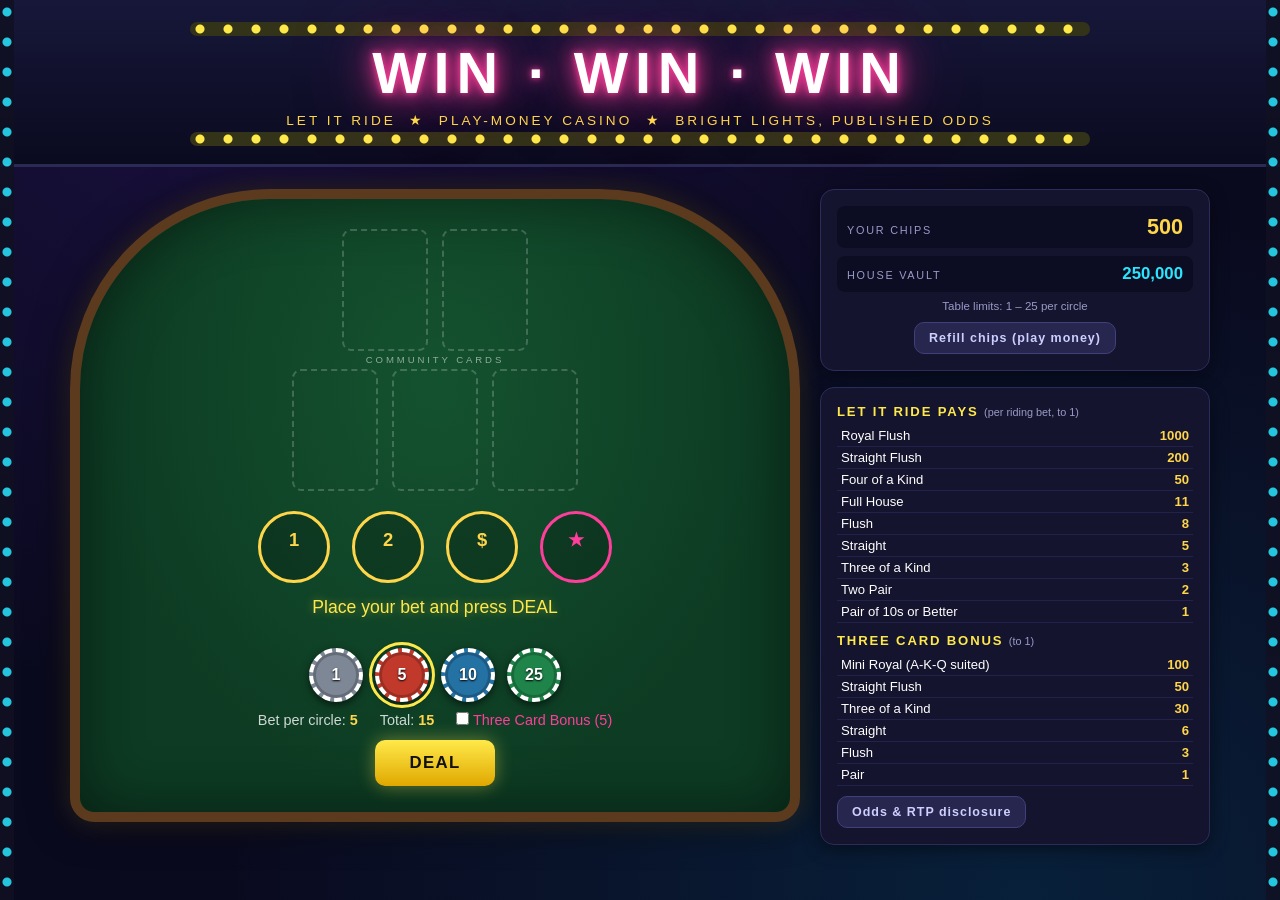
==== index.html @ dac8fea8 "Add Let It Ride play-money casino site with published odds Static site (HTML/CSS/JS): classic Let It" ====
<!DOCTYPE html>
<html lang="en">
<head>
<meta charset="UTF-8">
<meta name="viewport" content="width=device-width, initial-scale=1.0">
<title>Win Win Win Casino — Let It Ride</title>
<link rel="stylesheet" href="style.css">
</head>
<body>

<div class="marquee">
  <div class="bulbs bulbs-top"></div>
  <h1 class="neon-title">WIN&nbsp;·&nbsp;WIN&nbsp;·&nbsp;WIN</h1>
  <p class="tagline">LET IT RIDE &nbsp;★&nbsp; PLAY-MONEY CASINO &nbsp;★&nbsp; BRIGHT LIGHTS, PUBLISHED ODDS</p>
  <div class="bulbs bulbs-bottom"></div>
</div>

<main class="layout">

  <!-- ===================== TABLE ===================== -->
  <section class="table-area">
    <div class="table-felt">

      <div class="community-row">
        <div class="card-slot" id="community-1"></div>
        <div class="card-slot" id="community-2"></div>
        <div class="community-label">COMMUNITY CARDS</div>
      </div>

      <div class="player-row" id="player-cards">
        <div class="card-slot" id="player-1"></div>
        <div class="card-slot" id="player-2"></div>
        <div class="card-slot" id="player-3"></div>
      </div>

      <div class="bet-circles">
        <div class="bet-circle" id="circle-1">
          <span class="circle-label">1</span>
          <span class="circle-amount" id="circle-1-amount"></span>
        </div>
        <div class="bet-circle" id="circle-2">
          <span class="circle-label">2</span>
          <span class="circle-amount" id="circle-2-amount"></span>
        </div>
        <div class="bet-circle always-rides" id="circle-3">
          <span class="circle-label">$</span>
          <span class="circle-amount" id="circle-3-amount"></span>
        </div>
        <div class="bet-circle bonus-circle" id="circle-bonus">
          <span class="circle-label">★</span>
          <span class="circle-amount" id="circle-bonus-amount"></span>
        </div>
      </div>

      <div class="message-banner" id="message">Place your bet and press DEAL</div>

      <div class="controls">
        <div class="bet-controls" id="bet-controls">
          <div class="chip-rack">
            <button class="chip chip-1" data-unit="1">1</button>
            <button class="chip chip-5" data-unit="5">5</button>
            <button class="chip chip-10" data-unit="10">10</button>
            <button class="chip chip-25" data-unit="25">25</button>
          </div>
          <div class="bet-summary">
            <span>Bet per circle: <strong id="unit-display">5</strong></span>
            <span>Total: <strong id="total-display">15</strong></span>
            <label class="bonus-toggle">
              <input type="checkbox" id="bonus-checkbox">
              Three Card Bonus (<span id="bonus-amount-display">5</span>)
            </label>
          </div>
          <button class="btn btn-deal" id="deal-btn">DEAL</button>
        </div>

        <div class="decision-controls hidden" id="decision-controls">
          <button class="btn btn-pull" id="pull-btn">PULL BACK</button>
          <button class="btn btn-ride" id="ride-btn">LET IT RIDE</button>
        </div>

        <div class="next-controls hidden" id="next-controls">
          <button class="btn btn-deal" id="next-btn">NEXT HAND</button>
        </div>
      </div>

    </div>
  </section>

  <!-- ===================== SIDEBAR ===================== -->
  <aside class="sidebar">

    <div class="panel balances">
      <div class="balance-box">
        <span class="balance-label">YOUR CHIPS</span>
        <span class="balance-value" id="player-balance">500</span>
      </div>
      <div class="balance-box house">
        <span class="balance-label">HOUSE VAULT</span>
        <span class="balance-value" id="house-balance">250000</span>
      </div>
      <div class="table-limits" id="table-limits">Table limits: 1 – 25 per circle</div>
      <button class="btn btn-small" id="refill-btn">Refill chips (play money)</button>
    </div>

    <div class="panel paytable-panel">
      <h2>LET IT RIDE PAYS <span class="pays-note">(per riding bet, to&nbsp;1)</span></h2>
      <table class="paytable">
        <tr><td>Royal Flush</td><td>1000</td></tr>
        <tr><td>Straight Flush</td><td>200</td></tr>
        <tr><td>Four of a Kind</td><td>50</td></tr>
        <tr><td>Full House</td><td>11</td></tr>
        <tr><td>Flush</td><td>8</td></tr>
        <tr><td>Straight</td><td>5</td></tr>
        <tr><td>Three of a Kind</td><td>3</td></tr>
        <tr><td>Two Pair</td><td>2</td></tr>
        <tr><td>Pair of 10s or Better</td><td>1</td></tr>
      </table>
      <h2>THREE CARD BONUS <span class="pays-note">(to&nbsp;1)</span></h2>
      <table class="paytable">
        <tr><td>Mini Royal (A-K-Q suited)</td><td>100</td></tr>
        <tr><td>Straight Flush</td><td>50</td></tr>
        <tr><td>Three of a Kind</td><td>30</td></tr>
        <tr><td>Straight</td><td>6</td></tr>
        <tr><td>Flush</td><td>3</td></tr>
        <tr><td>Pair</td><td>1</td></tr>
      </table>
      <button class="btn btn-small" id="odds-btn">Odds &amp; RTP disclosure</button>
    </div>

  </aside>
</main>

<!-- ===================== ODDS MODAL ===================== -->
<div class="modal-backdrop hidden" id="odds-modal">
  <div class="modal">
    <button class="modal-close" id="odds-close">✕</button>
    <h2>Odds &amp; Return to Player</h2>
    <p class="rtp-headline">The RTPs listed are based on the optimal strategy for Let It Ride.</p>
    <div class="rtp-block">
      <span class="rtp-name">Let It Ride</span>
      <span class="rtp-value">96.49%</span>
    </div>
    <div class="rtp-block">
      <span class="rtp-name">Three Card Bonus</span>
      <span class="rtp-value">95.80%</span>
    </div>
    <p class="fine-print">
      Return to Player (RTP) is the long-run share of all wagers paid back as winnings.
      The house keeps the remainder on average, which is how the vault stays funded for
      future players. Three Card Bonus RTP here is 95.80% — slightly better than the
      95.62% found on some commercial versions of this game.
    </p>
    <p class="fine-print">
      The chances of getting a particular outcome are always the same at the start of
      every game. Cards are dealt from a freshly shuffled 52-card deck each hand using a
      cryptographically seeded shuffle.
    </p>
    <h3>Optimal strategy (used for the RTP above)</h3>
    <ul class="strategy-list">
      <li><strong>With 3 cards, let it ride with:</strong> any paying hand (pair of 10s+ or trips);
        three to a royal flush; three suited cards in a row except A-2-3 and 2-3-4;
        three to a straight flush spread 4 with at least one card 10 or higher;
        three to a straight flush spread 5 with at least two cards 10 or higher.</li>
      <li><strong>With 4 cards, let it ride with:</strong> any paying hand; four to a flush;
        four to an outside straight with at least one card 10 or higher;
        four to any straight with four cards 10 or higher.</li>
      <li>Otherwise, pull the bet back.</li>
    </ul>
    <p class="fine-print">
      This site uses <strong>play money only</strong>. No real money can be deposited,
      wagered, or won. Malfunctions void all pays and plays. v1.0.0
    </p>
  </div>
</div>

<div class="lights-strip left"></div>
<div class="lights-strip right"></div>

<script src="game.js"></script>
</body>
</html>
---- style.css ----
/* ===================== BASE ===================== */
* { margin: 0; padding: 0; box-sizing: border-box; }

:root {
  --felt: #0d3b23;
  --felt-light: #14522f;
  --gold: #ffd54a;
  --neon-pink: #ff3d9a;
  --neon-cyan: #29e6ff;
  --neon-yellow: #ffe94a;
  --bg: #0a0a1f;
  --panel: #14142e;
}

body {
  background: var(--bg);
  background-image:
    radial-gradient(ellipse at 20% 0%, #1b1040 0%, transparent 55%),
    radial-gradient(ellipse at 80% 100%, #08203a 0%, transparent 55%);
  color: #fff;
  font-family: "Trebuchet MS", "Segoe UI", Verdana, sans-serif;
  min-height: 100vh;
  overflow-x: hidden;
}

button { font-family: inherit; cursor: pointer; }
.hidden { display: none !important; }

/* ===================== MARQUEE ===================== */
.marquee {
  text-align: center;
  padding: 18px 12px 14px;
  border-bottom: 3px solid #2a2a55;
  background: linear-gradient(180deg, #17173a 0%, #0a0a1f 100%);
  position: relative;
}

.neon-title {
  font-size: clamp(2rem, 6vw, 3.6rem);
  letter-spacing: 0.12em;
  color: #fff;
  text-shadow:
    0 0 6px var(--neon-pink),
    0 0 18px var(--neon-pink),
    0 0 42px var(--neon-pink),
    0 0 80px #ff3d9a88;
  animation: neonPulse 2.2s ease-in-out infinite alternate;
}

@keyframes neonPulse {
  from { text-shadow: 0 0 6px var(--neon-pink), 0 0 18px var(--neon-pink), 0 0 42px var(--neon-pink), 0 0 80px #ff3d9a88; }
  to   { text-shadow: 0 0 8px var(--neon-cyan), 0 0 24px var(--neon-cyan), 0 0 56px var(--neon-cyan), 0 0 100px #29e6ff88; }
}

.tagline {
  margin-top: 6px;
  color: var(--gold);
  letter-spacing: 0.22em;
  font-size: clamp(0.6rem, 1.6vw, 0.85rem);
}

/* chasing bulbs */
.bulbs {
  height: 14px;
  margin: 4px auto;
  max-width: 900px;
  background-image: radial-gradient(circle 5px at 10px 7px, var(--neon-yellow) 0 4px, #33331a 5px);
  background-size: 28px 14px;
  animation: chase 0.9s steps(2) infinite;
  border-radius: 7px;
}
@keyframes chase { to { background-position-x: 28px; } }

.lights-strip {
  position: fixed;
  top: 0; bottom: 0;
  width: 14px;
  background-image: radial-gradient(circle 5px at 7px 12px, var(--neon-cyan) 0 4px, #112 5px);
  background-size: 14px 30px;
  animation: chaseY 1.1s steps(2) infinite;
  opacity: 0.85;
  z-index: 5;
}
.lights-strip.left { left: 0; }
.lights-strip.right { right: 0; }
@keyframes chaseY { to { background-position-y: 30px; } }

/* ===================== LAYOUT ===================== */
.layout {
  display: flex;
  gap: 20px;
  max-width: 1200px;
  margin: 22px auto;
  padding: 0 30px;
  align-items: flex-start;
  flex-wrap: wrap;
}

.table-area { flex: 1 1 620px; }
.sidebar { flex: 1 1 280px; display: flex; flex-direction: column; gap: 16px; }

/* ===================== TABLE ===================== */
.table-felt {
  background: radial-gradient(ellipse at 50% 30%, var(--felt-light) 0%, var(--felt) 70%);
  border: 10px solid #5b3a1e;
  border-radius: 200px 200px 24px 24px;
  box-shadow: 0 0 40px #000a, inset 0 0 60px #0007, 0 0 24px #ffd54a33;
  padding: 30px 24px 26px;
  text-align: center;
}

.community-row, .player-row {
  display: flex;
  justify-content: center;
  gap: 14px;
  margin-bottom: 18px;
  position: relative;
}

.community-label {
  position: absolute;
  bottom: -14px; left: 0; right: 0;
  font-size: 0.6rem;
  letter-spacing: 0.3em;
  color: #ffffff88;
}

.card-slot {
  width: 86px; height: 122px;
  border: 2px dashed #ffffff33;
  border-radius: 9px;
  perspective: 600px;
}

/* ===================== CARDS ===================== */
.card {
  width: 100%; height: 100%;
  border-radius: 9px;
  position: relative;
  transform-style: preserve-3d;
  transition: transform 0.55s;
}
.card.face-down { transform: rotateY(180deg); }

.card-face, .card-back {
  position: absolute;
  inset: 0;
  border-radius: 9px;
  backface-visibility: hidden;
  display: flex;
  flex-direction: column;
  justify-content: space-between;
}

.card-face {
  background: #fdfdf6;
  color: #111;
  padding: 7px 9px;
  box-shadow: 0 3px 10px #0008;
}
.card-face.red { color: #cf1830; }

.card-corner { text-align: left; line-height: 1.02; font-weight: bold; font-size: 1.15rem; }
.card-corner.bottom { transform: rotate(180deg); }
.card-suit-big {
  position: absolute;
  top: 50%; left: 50%;
  transform: translate(-50%, -50%);
  font-size: 2.6rem;
}

.card-back {
  transform: rotateY(180deg);
  background:
    repeating-linear-gradient(45deg, #1741a8 0 8px, #1d4fc4 8px 16px);
  border: 5px solid #fdfdf6;
  box-shadow: 0 3px 10px #0008;
}

@keyframes dealIn {
  from { transform: translateY(-60px) scale(0.6); opacity: 0; }
  to   { transform: translateY(0) scale(1); opacity: 1; }
}
.card-slot .dealing { animation: dealIn 0.35s ease-out; }

/* ===================== BET CIRCLES ===================== */
.bet-circles {
  display: flex;
  justify-content: center;
  gap: 22px;
  margin: 20px 0 14px;
}

.bet-circle {
  width: 72px; height: 72px;
  border: 3px solid var(--gold);
  border-radius: 50%;
  display: flex;
  flex-direction: column;
  align-items: center;
  justify-content: center;
  color: var(--gold);
  background: #00000033;
  transition: box-shadow 0.3s, opacity 0.3s, border-color 0.3s;
}
.bet-circle .circle-label { font-size: 1.15rem; font-weight: bold; }
.bet-circle .circle-amount { font-size: 0.85rem; min-height: 1em; }

.bet-circle.active { box-shadow: 0 0 16px var(--gold), inset 0 0 12px #ffd54a44; }
.bet-circle.pulled { opacity: 0.35; border-style: dashed; }
.bet-circle.won {
  border-color: #45ff9c;
  color: #45ff9c;
  box-shadow: 0 0 22px #45ff9c;
  animation: winFlash 0.5s ease-in-out 4;
}
.bet-circle.lost { opacity: 0.35; border-color: #ff5566; color: #ff5566; }
.bonus-circle { border-color: var(--neon-pink); color: var(--neon-pink); }
.bonus-circle.active { box-shadow: 0 0 16px var(--neon-pink), inset 0 0 12px #ff3d9a44; }

@keyframes winFlash {
  50% { box-shadow: 0 0 40px #45ff9c, 0 0 80px #45ff9c88; }
}

/* ===================== MESSAGE / CONTROLS ===================== */
.message-banner {
  min-height: 2.2em;
  font-size: 1.1rem;
  color: var(--neon-yellow);
  text-shadow: 0 0 10px #ffe94a66;
  margin-bottom: 12px;
}
.message-banner.big-win {
  font-size: 1.45rem;
  color: #45ff9c;
  text-shadow: 0 0 14px #45ff9c;
  animation: winFlashText 0.5s ease-in-out 6;
}
@keyframes winFlashText { 50% { opacity: 0.4; } }

.controls { min-height: 120px; }

.chip-rack { display: flex; justify-content: center; gap: 12px; margin-bottom: 10px; }

.chip {
  width: 54px; height: 54px;
  border-radius: 50%;
  border: 4px dashed #fff;
  font-weight: bold;
  font-size: 1rem;
  color: #fff;
  text-shadow: 0 1px 2px #000;
  box-shadow: 0 3px 8px #0009, inset 0 0 0 3px #0003;
  transition: transform 0.15s;
}
.chip:hover { transform: translateY(-4px) scale(1.07); }
.chip.selected { outline: 3px solid var(--neon-yellow); outline-offset: 3px; }
.chip-1  { background: #7d8796; }
.chip-5  { background: #c0392b; }
.chip-10 { background: #2471a3; }
.chip-25 { background: #1e8449; }
.chip:disabled { opacity: 0.35; transform: none; cursor: not-allowed; }

.bet-summary {
  display: flex;
  justify-content: center;
  gap: 22px;
  flex-wrap: wrap;
  font-size: 0.9rem;
  margin-bottom: 12px;
  color: #ffffffcc;
}
.bet-summary strong { color: var(--gold); }
.bonus-toggle { color: var(--neon-pink); }
.bonus-toggle input { accent-color: var(--neon-pink); }

.btn {
  border: none;
  border-radius: 10px;
  padding: 13px 34px;
  font-size: 1.05rem;
  font-weight: bold;
  letter-spacing: 0.08em;
  color: #111;
  transition: transform 0.12s, box-shadow 0.12s;
}
.btn:hover { transform: scale(1.05); }
.btn:disabled { opacity: 0.4; transform: none; cursor: not-allowed; }

.btn-deal { background: linear-gradient(180deg, var(--neon-yellow), #e0a800); box-shadow: 0 0 18px #ffe94a66; }
.btn-ride { background: linear-gradient(180deg, #45ff9c, #17a45c); box-shadow: 0 0 18px #45ff9c55; margin-left: 14px; }
.btn-pull { background: linear-gradient(180deg, #ff8aa8, #d13355); box-shadow: 0 0 18px #ff5c8455; }

.btn-small {
  background: #26264f;
  color: #cfcfff;
  padding: 8px 14px;
  font-size: 0.78rem;
  border: 1px solid #40407a;
  margin-top: 10px;
}
.btn-small:hover { background: #32326a; }

/* ===================== SIDEBAR PANELS ===================== */
.panel {
  background: var(--panel);
  border: 1px solid #2c2c5c;
  border-radius: 14px;
  padding: 16px;
  box-shadow: 0 4px 18px #0007;
}

.balances { text-align: center; }
.balance-box {
  display: flex;
  justify-content: space-between;
  align-items: baseline;
  padding: 8px 10px;
  border-radius: 8px;
  background: #0c0c22;
  margin-bottom: 8px;
}
.balance-label { font-size: 0.68rem; letter-spacing: 0.16em; color: #9a9ac8; }
.balance-value { font-size: 1.35rem; font-weight: bold; color: var(--gold); }
.balance-box.house .balance-value { color: var(--neon-cyan); font-size: 1.05rem; }
.table-limits { font-size: 0.72rem; color: #9a9ac8; }

.paytable-panel h2 {
  font-size: 0.82rem;
  letter-spacing: 0.14em;
  color: var(--neon-yellow);
  margin: 10px 0 6px;
}
.paytable-panel h2:first-child { margin-top: 0; }
.pays-note { color: #9a9ac8; font-weight: normal; letter-spacing: 0; font-size: 0.68rem; }

.paytable { width: 100%; border-collapse: collapse; font-size: 0.82rem; }
.paytable td { padding: 3px 4px; border-bottom: 1px solid #22224a; }
.paytable td:last-child { text-align: right; color: var(--gold); font-weight: bold; }

/* ===================== MODAL ===================== */
.modal-backdrop {
  position: fixed;
  inset: 0;
  background: #000000c9;
  display: flex;
  align-items: center;
  justify-content: center;
  z-index: 50;
  padding: 20px;
}

.modal {
  background: #10102c;
  border: 2px solid #34346a;
  border-radius: 16px;
  max-width: 640px;
  width: 100%;
  max-height: 88vh;
  overflow-y: auto;
  padding: 28px 30px;
  position: relative;
  box-shadow: 0 0 60px #29e6ff33;
}

.modal h2 { text-align: center; margin-bottom: 14px; color: #fff; }
.modal h3 { margin: 16px 0 8px; font-size: 0.95rem; color: var(--neon-cyan); }

.modal-close {
  position: absolute;
  top: 12px; right: 12px;
  width: 38px; height: 38px;
  border-radius: 8px;
  border: none;
  background: #e03131;
  color: #fff;
  font-size: 1.1rem;
  font-weight: bold;
}

.rtp-headline { text-align: center; font-weight: bold; margin-bottom: 14px; }
.rtp-block { text-align: center; margin-bottom: 10px; }
.rtp-block .rtp-name { display: block; color: #bdbdf0; }
.rtp-block .rtp-value { display: block; font-size: 1.5rem; font-weight: bold; color: var(--gold); }

.fine-print { font-size: 0.8rem; color: #a9a9d6; margin: 10px 0; line-height: 1.5; }
.strategy-list { font-size: 0.82rem; color: #c9c9ee; padding-left: 20px; line-height: 1.55; }
.strategy-list li { margin-bottom: 6px; }

/* ===================== RESPONSIVE ===================== */
@media (max-width: 720px) {
  .layout { padding: 0 22px; }
  .card-slot { width: 60px; height: 86px; }
  .card-suit-big { font-size: 1.8rem; }
  .card-corner { font-size: 0.9rem; }
  .bet-circle { width: 58px; height: 58px; }
  .lights-strip { width: 8px; background-size: 8px 22px; }
}
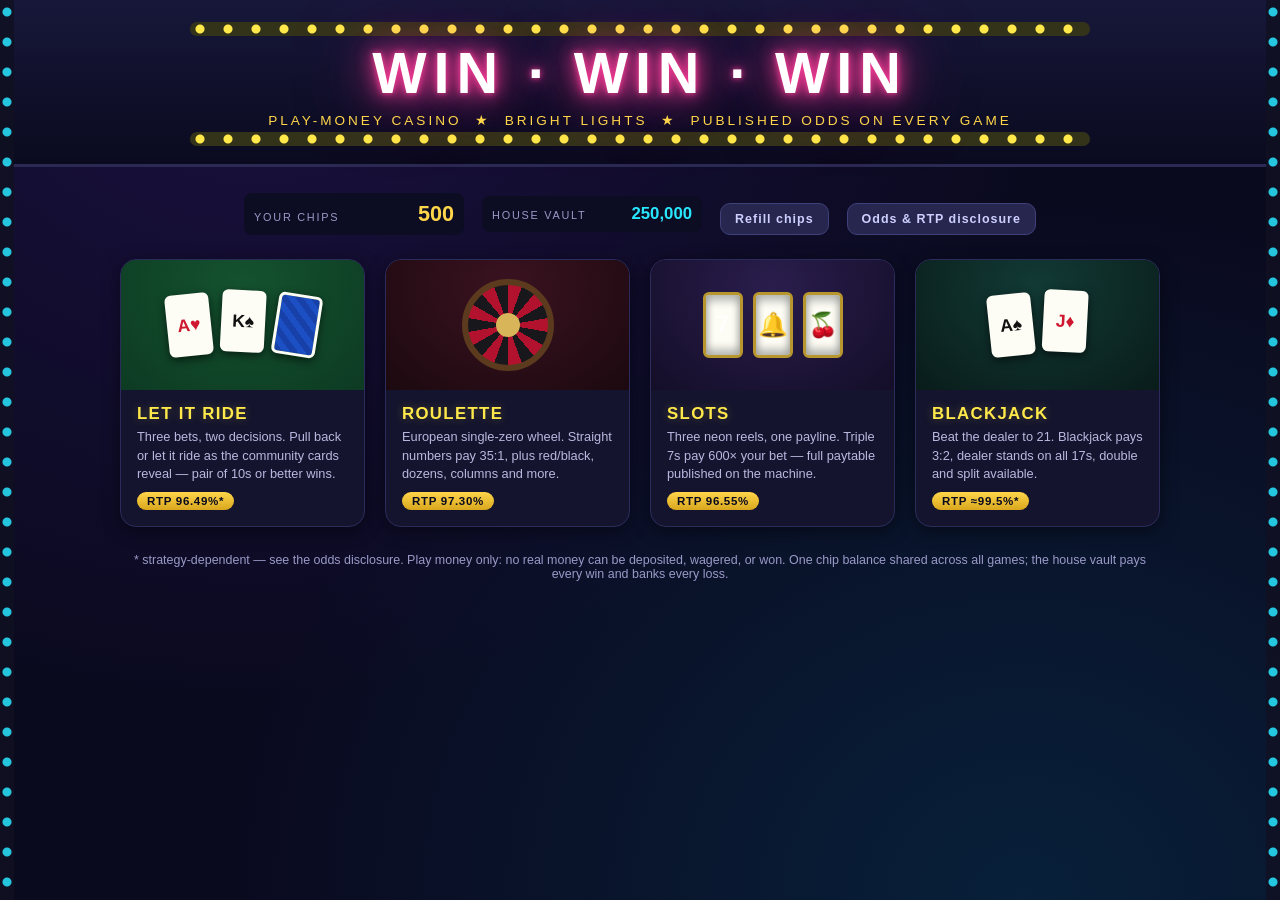
==== commit b9bb23a1: "Add casino lobby with roulette, slots, and blackjack Split the single-page Let It Ride site into a m" ====
--- a/index.html
+++ b/index.html
@@ -3,179 +3,111 @@
 <head>
 <meta charset="UTF-8">
 <meta name="viewport" content="width=device-width, initial-scale=1.0">
-<title>Win Win Win Casino — Let It Ride</title>
-<link rel="stylesheet" href="style.css">
+<title>Win Win Win Casino — Pick Your Game</title>
+<link rel="stylesheet" href="css/shared.css">
+<link rel="stylesheet" href="css/lobby.css">
 </head>
 <body>
 
 <div class="marquee">
   <div class="bulbs bulbs-top"></div>
   <h1 class="neon-title">WIN&nbsp;·&nbsp;WIN&nbsp;·&nbsp;WIN</h1>
-  <p class="tagline">LET IT RIDE &nbsp;★&nbsp; PLAY-MONEY CASINO &nbsp;★&nbsp; BRIGHT LIGHTS, PUBLISHED ODDS</p>
+  <p class="tagline">PLAY-MONEY CASINO &nbsp;★&nbsp; BRIGHT LIGHTS &nbsp;★&nbsp; PUBLISHED ODDS ON EVERY GAME</p>
   <div class="bulbs bulbs-bottom"></div>
 </div>
 
-<main class="layout">
+<main class="lobby-layout">
 
-  <!-- ===================== TABLE ===================== -->
-  <section class="table-area">
-    <div class="table-felt">
+  <div class="lobby-balances">
+    <div class="balance-box">
+      <span class="balance-label">YOUR CHIPS</span>
+      <span class="balance-value" id="player-balance"></span>
+    </div>
+    <div class="balance-box house">
+      <span class="balance-label">HOUSE VAULT</span>
+      <span class="balance-value" id="house-balance"></span>
+    </div>
+    <button class="btn btn-small" id="refill-btn">Refill chips</button>
+    <button class="btn btn-small" id="odds-btn">Odds &amp; RTP disclosure</button>
+  </div>
 
-      <div class="community-row">
-        <div class="card-slot" id="community-1"></div>
-        <div class="card-slot" id="community-2"></div>
-        <div class="community-label">COMMUNITY CARDS</div>
+  <div class="game-grid">
+
+    <a class="game-card" href="letitride.html">
+      <div class="game-preview preview-letitride">
+        <div class="mini-card red">A♥</div>
+        <div class="mini-card">K♠</div>
+        <div class="mini-card back"></div>
       </div>
+      <div class="game-card-body">
+        <h2>LET IT RIDE</h2>
+        <p>Three bets, two decisions. Pull back or let it ride as the community
+           cards reveal — pair of 10s or better wins.</p>
+        <span class="game-rtp">RTP 96.49%*</span>
+      </div>
+    </a>
 
-      <div class="player-row" id="player-cards">
-        <div class="card-slot" id="player-1"></div>
-        <div class="card-slot" id="player-2"></div>
-        <div class="card-slot" id="player-3"></div>
+    <a class="game-card" href="roulette.html">
+      <div class="game-preview preview-roulette">
+        <div class="mini-wheel"></div>
       </div>
+      <div class="game-card-body">
+        <h2>ROULETTE</h2>
+        <p>European single-zero wheel. Straight numbers pay 35:1, plus red/black,
+           dozens, columns and more.</p>
+        <span class="game-rtp">RTP 97.30%</span>
+      </div>
+    </a>
 
-      <div class="bet-circles">
-        <div class="bet-circle" id="circle-1">
-          <span class="circle-label">1</span>
-          <span class="circle-amount" id="circle-1-amount"></span>
-        </div>
-        <div class="bet-circle" id="circle-2">
-          <span class="circle-label">2</span>
-          <span class="circle-amount" id="circle-2-amount"></span>
-        </div>
-        <div class="bet-circle always-rides" id="circle-3">
-          <span class="circle-label">$</span>
-          <span class="circle-amount" id="circle-3-amount"></span>
-        </div>
-        <div class="bet-circle bonus-circle" id="circle-bonus">
-          <span class="circle-label">★</span>
-          <span class="circle-amount" id="circle-bonus-amount"></span>
-        </div>
+    <a class="game-card" href="slots.html">
+      <div class="game-preview preview-slots">
+        <div class="mini-reel">7</div>
+        <div class="mini-reel">🔔</div>
+        <div class="mini-reel">🍒</div>
       </div>
+      <div class="game-card-body">
+        <h2>SLOTS</h2>
+        <p>Three neon reels, one payline. Triple 7s pay 600× your bet —
+           full paytable published on the machine.</p>
+        <span class="game-rtp">RTP 96.55%</span>
+      </div>
+    </a>
 
-      <div class="message-banner" id="message">Place your bet and press DEAL</div>
+    <a class="game-card" href="blackjack.html">
+      <div class="game-preview preview-blackjack">
+        <div class="mini-card">A♠</div>
+        <div class="mini-card red">J♦</div>
+      </div>
+      <div class="game-card-body">
+        <h2>BLACKJACK</h2>
+        <p>Beat the dealer to 21. Blackjack pays 3:2, dealer stands on all 17s,
+           double and split available.</p>
+        <span class="game-rtp">RTP ≈99.5%*</span>
+      </div>
+    </a>
 
-      <div class="controls">
-        <div class="bet-controls" id="bet-controls">
-          <div class="chip-rack">
-            <button class="chip chip-1" data-unit="1">1</button>
-            <button class="chip chip-5" data-unit="5">5</button>
-            <button class="chip chip-10" data-unit="10">10</button>
-            <button class="chip chip-25" data-unit="25">25</button>
-          </div>
-          <div class="bet-summary">
-            <span>Bet per circle: <strong id="unit-display">5</strong></span>
-            <span>Total: <strong id="total-display">15</strong></span>
-            <label class="bonus-toggle">
-              <input type="checkbox" id="bonus-checkbox">
-              Three Card Bonus (<span id="bonus-amount-display">5</span>)
-            </label>
-          </div>
-          <button class="btn btn-deal" id="deal-btn">DEAL</button>
-        </div>
+  </div>
 
-        <div class="decision-controls hidden" id="decision-controls">
-          <button class="btn btn-pull" id="pull-btn">PULL BACK</button>
-          <button class="btn btn-ride" id="ride-btn">LET IT RIDE</button>
-        </div>
+  <p class="lobby-footer">
+    * strategy-dependent — see the odds disclosure. Play money only: no real money can be
+    deposited, wagered, or won. One chip balance shared across all games; the house vault
+    pays every win and banks every loss.
+  </p>
 
-        <div class="next-controls hidden" id="next-controls">
-          <button class="btn btn-deal" id="next-btn">NEXT HAND</button>
-        </div>
-      </div>
-
-    </div>
-  </section>
-
-  <!-- ===================== SIDEBAR ===================== -->
-  <aside class="sidebar">
-
-    <div class="panel balances">
-      <div class="balance-box">
-        <span class="balance-label">YOUR CHIPS</span>
-        <span class="balance-value" id="player-balance">500</span>
-      </div>
-      <div class="balance-box house">
-        <span class="balance-label">HOUSE VAULT</span>
-        <span class="balance-value" id="house-balance">250000</span>
-      </div>
-      <div class="table-limits" id="table-limits">Table limits: 1 – 25 per circle</div>
-      <button class="btn btn-small" id="refill-btn">Refill chips (play money)</button>
-    </div>
-
-    <div class="panel paytable-panel">
-      <h2>LET IT RIDE PAYS <span class="pays-note">(per riding bet, to&nbsp;1)</span></h2>
-      <table class="paytable">
-        <tr><td>Royal Flush</td><td>1000</td></tr>
-        <tr><td>Straight Flush</td><td>200</td></tr>
-        <tr><td>Four of a Kind</td><td>50</td></tr>
-        <tr><td>Full House</td><td>11</td></tr>
-        <tr><td>Flush</td><td>8</td></tr>
-        <tr><td>Straight</td><td>5</td></tr>
-        <tr><td>Three of a Kind</td><td>3</td></tr>
-        <tr><td>Two Pair</td><td>2</td></tr>
-        <tr><td>Pair of 10s or Better</td><td>1</td></tr>
-      </table>
-      <h2>THREE CARD BONUS <span class="pays-note">(to&nbsp;1)</span></h2>
-      <table class="paytable">
-        <tr><td>Mini Royal (A-K-Q suited)</td><td>100</td></tr>
-        <tr><td>Straight Flush</td><td>50</td></tr>
-        <tr><td>Three of a Kind</td><td>30</td></tr>
-        <tr><td>Straight</td><td>6</td></tr>
-        <tr><td>Flush</td><td>3</td></tr>
-        <tr><td>Pair</td><td>1</td></tr>
-      </table>
-      <button class="btn btn-small" id="odds-btn">Odds &amp; RTP disclosure</button>
-    </div>
-
-  </aside>
 </main>
-
-<!-- ===================== ODDS MODAL ===================== -->
-<div class="modal-backdrop hidden" id="odds-modal">
-  <div class="modal">
-    <button class="modal-close" id="odds-close">✕</button>
-    <h2>Odds &amp; Return to Player</h2>
-    <p class="rtp-headline">The RTPs listed are based on the optimal strategy for Let It Ride.</p>
-    <div class="rtp-block">
-      <span class="rtp-name">Let It Ride</span>
-      <span class="rtp-value">96.49%</span>
-    </div>
-    <div class="rtp-block">
-      <span class="rtp-name">Three Card Bonus</span>
-      <span class="rtp-value">95.80%</span>
-    </div>
-    <p class="fine-print">
-      Return to Player (RTP) is the long-run share of all wagers paid back as winnings.
-      The house keeps the remainder on average, which is how the vault stays funded for
-      future players. Three Card Bonus RTP here is 95.80% — slightly better than the
-      95.62% found on some commercial versions of this game.
-    </p>
-    <p class="fine-print">
-      The chances of getting a particular outcome are always the same at the start of
-      every game. Cards are dealt from a freshly shuffled 52-card deck each hand using a
-      cryptographically seeded shuffle.
-    </p>
-    <h3>Optimal strategy (used for the RTP above)</h3>
-    <ul class="strategy-list">
-      <li><strong>With 3 cards, let it ride with:</strong> any paying hand (pair of 10s+ or trips);
-        three to a royal flush; three suited cards in a row except A-2-3 and 2-3-4;
-        three to a straight flush spread 4 with at least one card 10 or higher;
-        three to a straight flush spread 5 with at least two cards 10 or higher.</li>
-      <li><strong>With 4 cards, let it ride with:</strong> any paying hand; four to a flush;
-        four to an outside straight with at least one card 10 or higher;
-        four to any straight with four cards 10 or higher.</li>
-      <li>Otherwise, pull the bet back.</li>
-    </ul>
-    <p class="fine-print">
-      This site uses <strong>play money only</strong>. No real money can be deposited,
-      wagered, or won. Malfunctions void all pays and plays. v1.0.0
-    </p>
-  </div>
-</div>
 
 <div class="lights-strip left"></div>
 <div class="lights-strip right"></div>
 
-<script src="game.js"></script>
+<script src="js/bank.js"></script>
+<script src="js/odds.js"></script>
+<script>
+  "use strict";
+  Bank.bind({
+    playerEl: document.getElementById("player-balance"),
+    houseEl: document.getElementById("house-balance"),
+  });
+  document.getElementById("refill-btn").addEventListener("click", () => Bank.refill());
+</script>
 </body>
 </html>
--- a/css/shared.css
+++ b/css/shared.css
@@ -0,0 +1,382 @@
+/* ============================================================
+   Shared styles for all Win Win Win Casino pages:
+   base, neon marquee, chip rack, buttons, playing cards,
+   sidebar panels, balances, and the odds modal.
+   ============================================================ */
+
+* { margin: 0; padding: 0; box-sizing: border-box; }
+
+:root {
+  --felt: #0d3b23;
+  --felt-light: #14522f;
+  --gold: #ffd54a;
+  --neon-pink: #ff3d9a;
+  --neon-cyan: #29e6ff;
+  --neon-yellow: #ffe94a;
+  --win-green: #45ff9c;
+  --lose-red: #ff5566;
+  --bg: #0a0a1f;
+  --panel: #14142e;
+}
+
+body {
+  background: var(--bg);
+  background-image:
+    radial-gradient(ellipse at 20% 0%, #1b1040 0%, transparent 55%),
+    radial-gradient(ellipse at 80% 100%, #08203a 0%, transparent 55%);
+  color: #fff;
+  font-family: "Trebuchet MS", "Segoe UI", Verdana, sans-serif;
+  min-height: 100vh;
+  overflow-x: hidden;
+}
+
+button { font-family: inherit; cursor: pointer; }
+a { color: var(--neon-cyan); }
+.hidden { display: none !important; }
+
+/* ===================== MARQUEE ===================== */
+.marquee {
+  text-align: center;
+  padding: 18px 12px 14px;
+  border-bottom: 3px solid #2a2a55;
+  background: linear-gradient(180deg, #17173a 0%, #0a0a1f 100%);
+  position: relative;
+}
+
+.neon-title {
+  font-size: clamp(2rem, 6vw, 3.6rem);
+  letter-spacing: 0.12em;
+  color: #fff;
+  text-shadow:
+    0 0 6px var(--neon-pink),
+    0 0 18px var(--neon-pink),
+    0 0 42px var(--neon-pink),
+    0 0 80px #ff3d9a88;
+  animation: neonPulse 2.2s ease-in-out infinite alternate;
+}
+.neon-title a { color: inherit; text-decoration: none; }
+
+@keyframes neonPulse {
+  from { text-shadow: 0 0 6px var(--neon-pink), 0 0 18px var(--neon-pink), 0 0 42px var(--neon-pink), 0 0 80px #ff3d9a88; }
+  to   { text-shadow: 0 0 8px var(--neon-cyan), 0 0 24px var(--neon-cyan), 0 0 56px var(--neon-cyan), 0 0 100px #29e6ff88; }
+}
+
+.tagline {
+  margin-top: 6px;
+  color: var(--gold);
+  letter-spacing: 0.22em;
+  font-size: clamp(0.6rem, 1.6vw, 0.85rem);
+}
+
+.lobby-link {
+  position: absolute;
+  left: 24px;
+  top: 50%;
+  transform: translateY(-50%);
+  color: var(--neon-cyan);
+  text-decoration: none;
+  font-size: 0.9rem;
+  letter-spacing: 0.08em;
+  text-shadow: 0 0 8px #29e6ff88;
+  z-index: 6;
+}
+.lobby-link:hover { text-shadow: 0 0 16px var(--neon-cyan); }
+
+/* chasing bulbs */
+.bulbs {
+  height: 14px;
+  margin: 4px auto;
+  max-width: 900px;
+  background-image: radial-gradient(circle 5px at 10px 7px, var(--neon-yellow) 0 4px, #33331a 5px);
+  background-size: 28px 14px;
+  animation: chase 0.9s steps(2) infinite;
+  border-radius: 7px;
+}
+@keyframes chase { to { background-position-x: 28px; } }
+
+.lights-strip {
+  position: fixed;
+  top: 0; bottom: 0;
+  width: 14px;
+  background-image: radial-gradient(circle 5px at 7px 12px, var(--neon-cyan) 0 4px, #112 5px);
+  background-size: 14px 30px;
+  animation: chaseY 1.1s steps(2) infinite;
+  opacity: 0.85;
+  z-index: 5;
+}
+.lights-strip.left { left: 0; }
+.lights-strip.right { right: 0; }
+@keyframes chaseY { to { background-position-y: 30px; } }
+
+/* ===================== LAYOUT ===================== */
+.layout {
+  display: flex;
+  gap: 20px;
+  max-width: 1200px;
+  margin: 22px auto;
+  padding: 0 30px;
+  align-items: flex-start;
+  flex-wrap: wrap;
+}
+
+.table-area { flex: 1 1 620px; }
+.sidebar { flex: 1 1 280px; display: flex; flex-direction: column; gap: 16px; }
+
+/* ===================== PLAYING CARDS ===================== */
+.card-row {
+  display: flex;
+  justify-content: center;
+  gap: 14px;
+  margin-bottom: 18px;
+  position: relative;
+  flex-wrap: wrap;
+}
+
+.row-label {
+  position: absolute;
+  bottom: -14px; left: 0; right: 0;
+  font-size: 0.6rem;
+  letter-spacing: 0.3em;
+  color: #ffffff88;
+}
+
+.card-slot {
+  width: 86px; height: 122px;
+  border: 2px dashed #ffffff33;
+  border-radius: 9px;
+  perspective: 600px;
+}
+
+.card {
+  width: 100%; height: 100%;
+  border-radius: 9px;
+  position: relative;
+  transform-style: preserve-3d;
+  transition: transform 0.55s;
+}
+.card.face-down { transform: rotateY(180deg); }
+
+.card-face, .card-back {
+  position: absolute;
+  inset: 0;
+  border-radius: 9px;
+  backface-visibility: hidden;
+  display: flex;
+  flex-direction: column;
+  justify-content: space-between;
+}
+
+.card-face {
+  background: #fdfdf6;
+  color: #111;
+  padding: 7px 9px;
+  box-shadow: 0 3px 10px #0008;
+}
+.card-face.red { color: #cf1830; }
+
+.card-corner { text-align: left; line-height: 1.02; font-weight: bold; font-size: 1.15rem; }
+.card-corner.bottom { transform: rotate(180deg); }
+.card-suit-big {
+  position: absolute;
+  top: 50%; left: 50%;
+  transform: translate(-50%, -50%);
+  font-size: 2.6rem;
+}
+
+.card-back {
+  transform: rotateY(180deg);
+  background:
+    repeating-linear-gradient(45deg, #1741a8 0 8px, #1d4fc4 8px 16px);
+  border: 5px solid #fdfdf6;
+  box-shadow: 0 3px 10px #0008;
+}
+
+@keyframes dealIn {
+  from { transform: translateY(-60px) scale(0.6); opacity: 0; }
+  to   { transform: translateY(0) scale(1); opacity: 1; }
+}
+.card-slot .dealing { animation: dealIn 0.35s ease-out; }
+
+/* Face-down cards must stay rotated during the deal-in animation, or the
+   animation's transform overrides the flip and exposes the face. No opacity
+   fade here: opacity < 1 flattens preserve-3d and defeats backface-visibility,
+   which would show the face mirrored through the back. */
+@keyframes dealInFaceDown {
+  from { transform: translateY(-60px) scale(0.6) rotateY(180deg); }
+  to   { transform: translateY(0) scale(1) rotateY(180deg); }
+}
+.card-slot .dealing.face-down { animation: dealInFaceDown 0.35s ease-out; }
+
+/* ===================== MESSAGE / CONTROLS ===================== */
+.message-banner {
+  min-height: 2.2em;
+  font-size: 1.1rem;
+  color: var(--neon-yellow);
+  text-shadow: 0 0 10px #ffe94a66;
+  margin-bottom: 12px;
+  text-align: center;
+}
+.message-banner.big-win {
+  font-size: 1.45rem;
+  color: var(--win-green);
+  text-shadow: 0 0 14px var(--win-green);
+  animation: winFlashText 0.5s ease-in-out 6;
+}
+@keyframes winFlashText { 50% { opacity: 0.4; } }
+
+.chip-rack { display: flex; justify-content: center; gap: 12px; margin-bottom: 10px; }
+
+.chip {
+  width: 54px; height: 54px;
+  border-radius: 50%;
+  border: 4px dashed #fff;
+  font-weight: bold;
+  font-size: 1rem;
+  color: #fff;
+  text-shadow: 0 1px 2px #000;
+  box-shadow: 0 3px 8px #0009, inset 0 0 0 3px #0003;
+  transition: transform 0.15s;
+}
+.chip:hover { transform: translateY(-4px) scale(1.07); }
+.chip.selected { outline: 3px solid var(--neon-yellow); outline-offset: 3px; }
+.chip-1  { background: #7d8796; }
+.chip-5  { background: #c0392b; }
+.chip-10 { background: #2471a3; }
+.chip-25 { background: #1e8449; }
+.chip:disabled { opacity: 0.35; transform: none; cursor: not-allowed; }
+
+.btn {
+  border: none;
+  border-radius: 10px;
+  padding: 13px 34px;
+  font-size: 1.05rem;
+  font-weight: bold;
+  letter-spacing: 0.08em;
+  color: #111;
+  transition: transform 0.12s, box-shadow 0.12s;
+}
+.btn:hover { transform: scale(1.05); }
+.btn:disabled { opacity: 0.4; transform: none; cursor: not-allowed; }
+
+.btn-deal { background: linear-gradient(180deg, var(--neon-yellow), #e0a800); box-shadow: 0 0 18px #ffe94a66; }
+.btn-go   { background: linear-gradient(180deg, var(--win-green), #17a45c); box-shadow: 0 0 18px #45ff9c55; }
+.btn-stop { background: linear-gradient(180deg, #ff8aa8, #d13355); box-shadow: 0 0 18px #ff5c8455; }
+.btn-alt  { background: linear-gradient(180deg, #9ecdff, #3a7bd5); box-shadow: 0 0 18px #3a7bd555; }
+
+.btn-small {
+  background: #26264f;
+  color: #cfcfff;
+  padding: 8px 14px;
+  font-size: 0.78rem;
+  border: 1px solid #40407a;
+  margin-top: 10px;
+}
+.btn-small:hover { background: #32326a; }
+
+/* ===================== SIDEBAR PANELS ===================== */
+.panel {
+  background: var(--panel);
+  border: 1px solid #2c2c5c;
+  border-radius: 14px;
+  padding: 16px;
+  box-shadow: 0 4px 18px #0007;
+}
+
+.balances { text-align: center; }
+.balance-box {
+  display: flex;
+  justify-content: space-between;
+  align-items: baseline;
+  padding: 8px 10px;
+  border-radius: 8px;
+  background: #0c0c22;
+  margin-bottom: 8px;
+}
+.balance-label { font-size: 0.68rem; letter-spacing: 0.16em; color: #9a9ac8; }
+.balance-value { font-size: 1.35rem; font-weight: bold; color: var(--gold); }
+.balance-box.house .balance-value { color: var(--neon-cyan); font-size: 1.05rem; }
+.table-limits { font-size: 0.72rem; color: #9a9ac8; }
+
+.paytable-panel h2 {
+  font-size: 0.82rem;
+  letter-spacing: 0.14em;
+  color: var(--neon-yellow);
+  margin: 10px 0 6px;
+}
+.paytable-panel h2:first-child { margin-top: 0; }
+.pays-note { color: #9a9ac8; font-weight: normal; letter-spacing: 0; font-size: 0.68rem; }
+
+.paytable { width: 100%; border-collapse: collapse; font-size: 0.82rem; }
+.paytable td { padding: 3px 4px; border-bottom: 1px solid #22224a; }
+.paytable td:last-child { text-align: right; color: var(--gold); font-weight: bold; }
+
+/* ===================== MODAL ===================== */
+.modal-backdrop {
+  position: fixed;
+  inset: 0;
+  background: #000000c9;
+  display: flex;
+  align-items: center;
+  justify-content: center;
+  z-index: 50;
+  padding: 20px;
+}
+
+.modal {
+  background: #10102c;
+  border: 2px solid #34346a;
+  border-radius: 16px;
+  max-width: 680px;
+  width: 100%;
+  max-height: 88vh;
+  overflow-y: auto;
+  padding: 28px 30px;
+  position: relative;
+  box-shadow: 0 0 60px #29e6ff33;
+}
+
+.modal h2 { text-align: center; margin-bottom: 14px; color: #fff; }
+.modal h3 { margin: 16px 0 8px; font-size: 0.95rem; color: var(--neon-cyan); }
+
+.modal-close {
+  position: absolute;
+  top: 12px; right: 12px;
+  width: 38px; height: 38px;
+  border-radius: 8px;
+  border: none;
+  background: #e03131;
+  color: #fff;
+  font-size: 1.1rem;
+  font-weight: bold;
+}
+
+.rtp-headline { text-align: center; font-weight: bold; margin-bottom: 14px; }
+.rtp-grid {
+  display: grid;
+  grid-template-columns: repeat(auto-fit, minmax(160px, 1fr));
+  gap: 10px;
+  margin-bottom: 6px;
+}
+.rtp-block {
+  text-align: center;
+  background: #0c0c22;
+  border-radius: 10px;
+  padding: 10px 6px;
+}
+.rtp-block .rtp-name { display: block; color: #bdbdf0; font-size: 0.85rem; }
+.rtp-block .rtp-value { display: block; font-size: 1.4rem; font-weight: bold; color: var(--gold); }
+.rtp-block .rtp-note { display: block; font-size: 0.66rem; color: #9a9ac8; }
+
+.fine-print { font-size: 0.8rem; color: #a9a9d6; margin: 10px 0; line-height: 1.5; }
+.strategy-list { font-size: 0.82rem; color: #c9c9ee; padding-left: 20px; line-height: 1.55; }
+.strategy-list li { margin-bottom: 6px; }
+
+/* ===================== RESPONSIVE ===================== */
+@media (max-width: 720px) {
+  .layout { padding: 0 22px; }
+  .card-slot { width: 60px; height: 86px; }
+  .card-suit-big { font-size: 1.8rem; }
+  .card-corner { font-size: 0.9rem; }
+  .lights-strip { width: 8px; background-size: 8px 22px; }
+  .lobby-link { position: static; display: inline-block; transform: none; margin-bottom: 4px; }
+}
--- a/css/lobby.css
+++ b/css/lobby.css
@@ -0,0 +1,142 @@
+/* Lobby (main screen) styles */
+
+.lobby-layout {
+  max-width: 1100px;
+  margin: 26px auto;
+  padding: 0 30px;
+}
+
+.lobby-balances {
+  display: flex;
+  justify-content: center;
+  align-items: center;
+  gap: 18px;
+  flex-wrap: wrap;
+  margin-bottom: 24px;
+}
+.lobby-balances .balance-box {
+  min-width: 220px;
+  margin-bottom: 0;
+  gap: 14px;
+}
+
+.game-grid {
+  display: grid;
+  grid-template-columns: repeat(auto-fit, minmax(240px, 1fr));
+  gap: 20px;
+}
+
+.game-card {
+  display: block;
+  text-decoration: none;
+  color: #fff;
+  background: var(--panel);
+  border: 1px solid #2c2c5c;
+  border-radius: 16px;
+  overflow: hidden;
+  box-shadow: 0 4px 18px #0007;
+  transition: transform 0.18s, box-shadow 0.18s, border-color 0.18s;
+}
+.game-card:hover {
+  transform: translateY(-6px) scale(1.02);
+  border-color: var(--neon-yellow);
+  box-shadow: 0 0 26px #ffe94a55, 0 10px 24px #000a;
+}
+
+.game-preview {
+  height: 130px;
+  display: flex;
+  align-items: center;
+  justify-content: center;
+  gap: 10px;
+  font-size: 2.6rem;
+  position: relative;
+  overflow: hidden;
+}
+
+.preview-letitride { background: radial-gradient(ellipse at 50% 20%, var(--felt-light), var(--felt)); }
+.preview-roulette  { background: radial-gradient(ellipse at 50% 20%, #3a1220, #1c0910); }
+.preview-slots     { background: radial-gradient(ellipse at 50% 20%, #2a1d4d, #140e28); }
+.preview-blackjack { background: radial-gradient(ellipse at 50% 20%, #123a35, #091c1a); }
+
+/* mini card art */
+.mini-card {
+  width: 44px; height: 62px;
+  background: #fdfdf6;
+  border-radius: 6px;
+  box-shadow: 0 3px 8px #0009;
+  color: #111;
+  font-size: 1.1rem;
+  font-weight: bold;
+  display: flex;
+  align-items: center;
+  justify-content: center;
+  transform: rotate(-6deg);
+}
+.mini-card.red { color: #cf1830; }
+.mini-card:nth-child(2) { transform: rotate(3deg) translateY(-4px); }
+.mini-card.back {
+  background: repeating-linear-gradient(45deg, #1741a8 0 6px, #1d4fc4 6px 12px);
+  border: 3px solid #fdfdf6;
+  transform: rotate(9deg);
+}
+
+/* mini roulette wheel */
+.mini-wheel {
+  width: 92px; height: 92px;
+  border-radius: 50%;
+  border: 6px solid #5b3a1e;
+  background: repeating-conic-gradient(#b3122e 0 20deg, #17171c 20deg 40deg);
+  position: relative;
+  animation: wheelSpinSlow 9s linear infinite;
+}
+.mini-wheel::after {
+  content: "";
+  position: absolute;
+  inset: 28px;
+  border-radius: 50%;
+  background: #d8b558;
+}
+@keyframes wheelSpinSlow { to { transform: rotate(360deg); } }
+
+/* mini slot reels */
+.mini-reel {
+  width: 40px; height: 66px;
+  background: #fdfdf6;
+  border-radius: 6px;
+  border: 3px solid #b8962e;
+  display: flex;
+  align-items: center;
+  justify-content: center;
+  font-size: 1.5rem;
+  box-shadow: inset 0 6px 8px #0004, inset 0 -6px 8px #0004;
+}
+
+.game-card-body { padding: 14px 16px 16px; }
+.game-card-body h2 {
+  font-size: 1.05rem;
+  letter-spacing: 0.08em;
+  margin-bottom: 4px;
+  color: var(--neon-yellow);
+  text-shadow: 0 0 10px #ffe94a44;
+}
+.game-card-body p { font-size: 0.8rem; color: #b9b9e0; line-height: 1.45; min-height: 3.6em; }
+
+.game-rtp {
+  display: inline-block;
+  margin-top: 8px;
+  padding: 3px 10px;
+  border-radius: 20px;
+  font-size: 0.72rem;
+  font-weight: bold;
+  letter-spacing: 0.06em;
+  color: #0a0a1f;
+  background: linear-gradient(180deg, var(--gold), #d8a71e);
+}
+
+.lobby-footer {
+  text-align: center;
+  margin: 26px 0 14px;
+  font-size: 0.78rem;
+  color: #9a9ac8;
+}
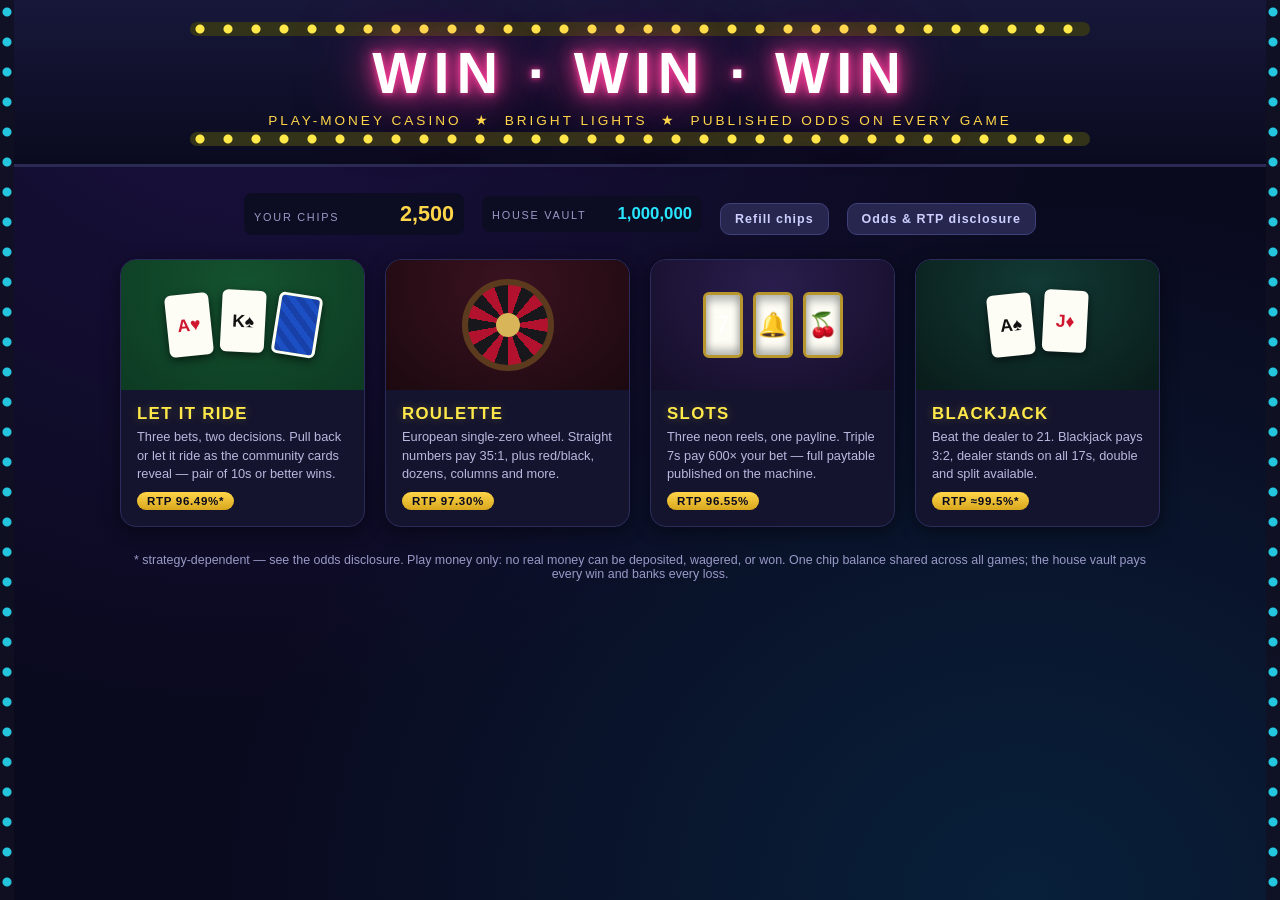
==== commit d85eafc3: "Force text presentation for card suit glyphs (iOS emoji fix) iOS Safari renders the suit characters " ====
--- a/index.html
+++ b/index.html
@@ -35,8 +35,8 @@
 
     <a class="game-card" href="letitride.html">
       <div class="game-preview preview-letitride">
-        <div class="mini-card red">A♥</div>
-        <div class="mini-card">K♠</div>
+        <div class="mini-card red">A♥&#xFE0E;</div>
+        <div class="mini-card">K♠&#xFE0E;</div>
         <div class="mini-card back"></div>
       </div>
       <div class="game-card-body">
@@ -75,8 +75,8 @@
 
     <a class="game-card" href="blackjack.html">
       <div class="game-preview preview-blackjack">
-        <div class="mini-card">A♠</div>
-        <div class="mini-card red">J♦</div>
+        <div class="mini-card">A♠&#xFE0E;</div>
+        <div class="mini-card red">J♦&#xFE0E;</div>
       </div>
       <div class="game-card-body">
         <h2>BLACKJACK</h2>
--- a/css/shared.css
+++ b/css/shared.css
@@ -239,10 +239,16 @@
 }
 .chip:hover { transform: translateY(-4px) scale(1.07); }
 .chip.selected { outline: 3px solid var(--neon-yellow); outline-offset: 3px; }
-.chip-1  { background: #7d8796; }
-.chip-5  { background: #c0392b; }
-.chip-10 { background: #2471a3; }
-.chip-25 { background: #1e8449; }
+.chip-1   { background: #7d8796; }
+.chip-5   { background: #c0392b; }
+.chip-10  { background: #2471a3; }
+.chip-25  { background: #1e8449; }
+.chip-100 {
+  background: radial-gradient(circle at 35% 30%, #3d2a6e, #17102e);
+  border-color: var(--gold);
+  color: var(--gold);
+  font-size: 0.88rem;
+}
 .chip:disabled { opacity: 0.35; transform: none; cursor: not-allowed; }
 
 .btn {
